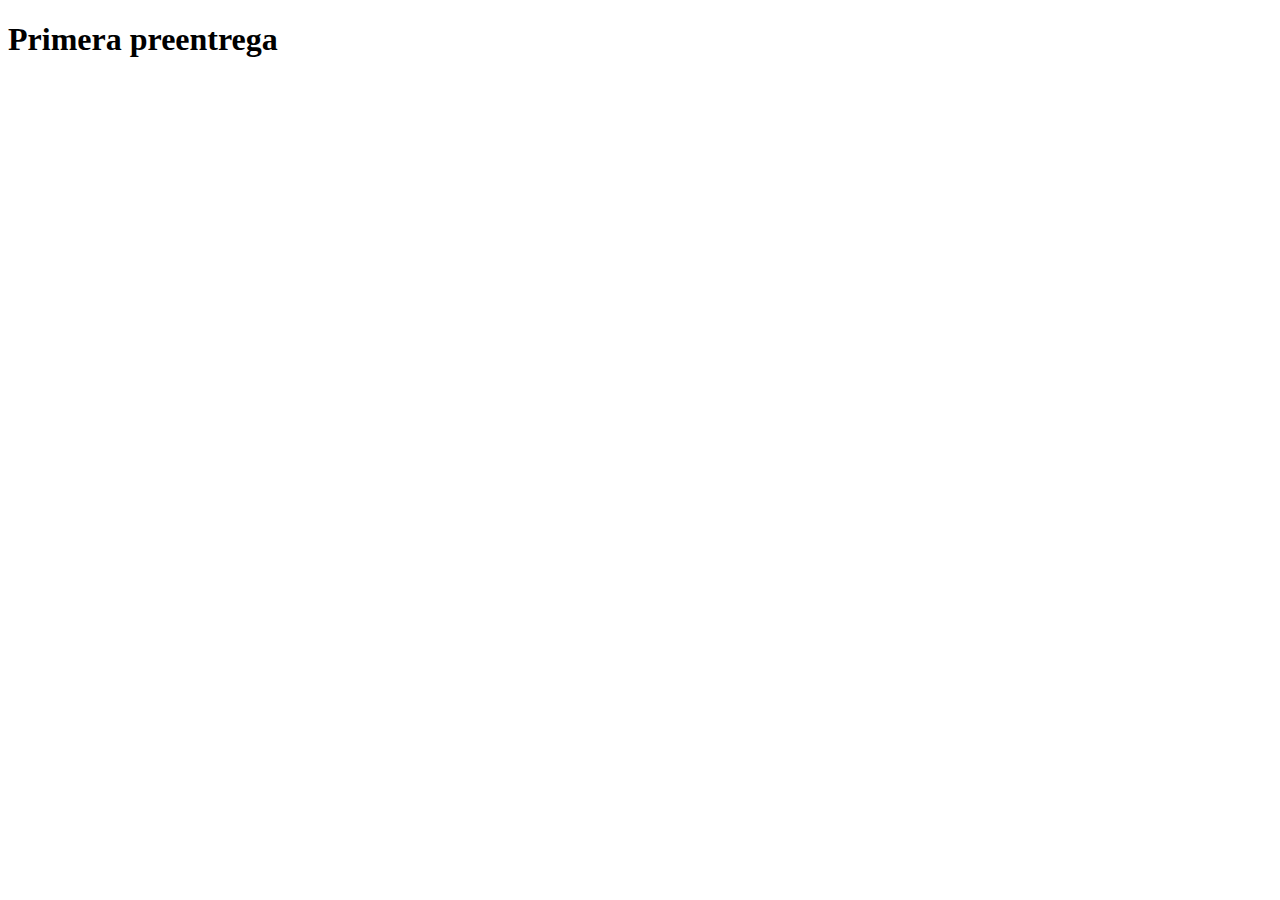
==== index.html @ df1724d9 "Primer preentrega" ====
<!DOCTYPE html>
<html lang="en">
<head>
    <meta charset="UTF-8">
    <meta name="viewport" content="width=device-width, initial-scale=1.0">
    <title>Document</title>

</head>
<body>

    <h1>Primera preentrega</h1>
    

    <script src="main.js"></script>
</body>
</html>
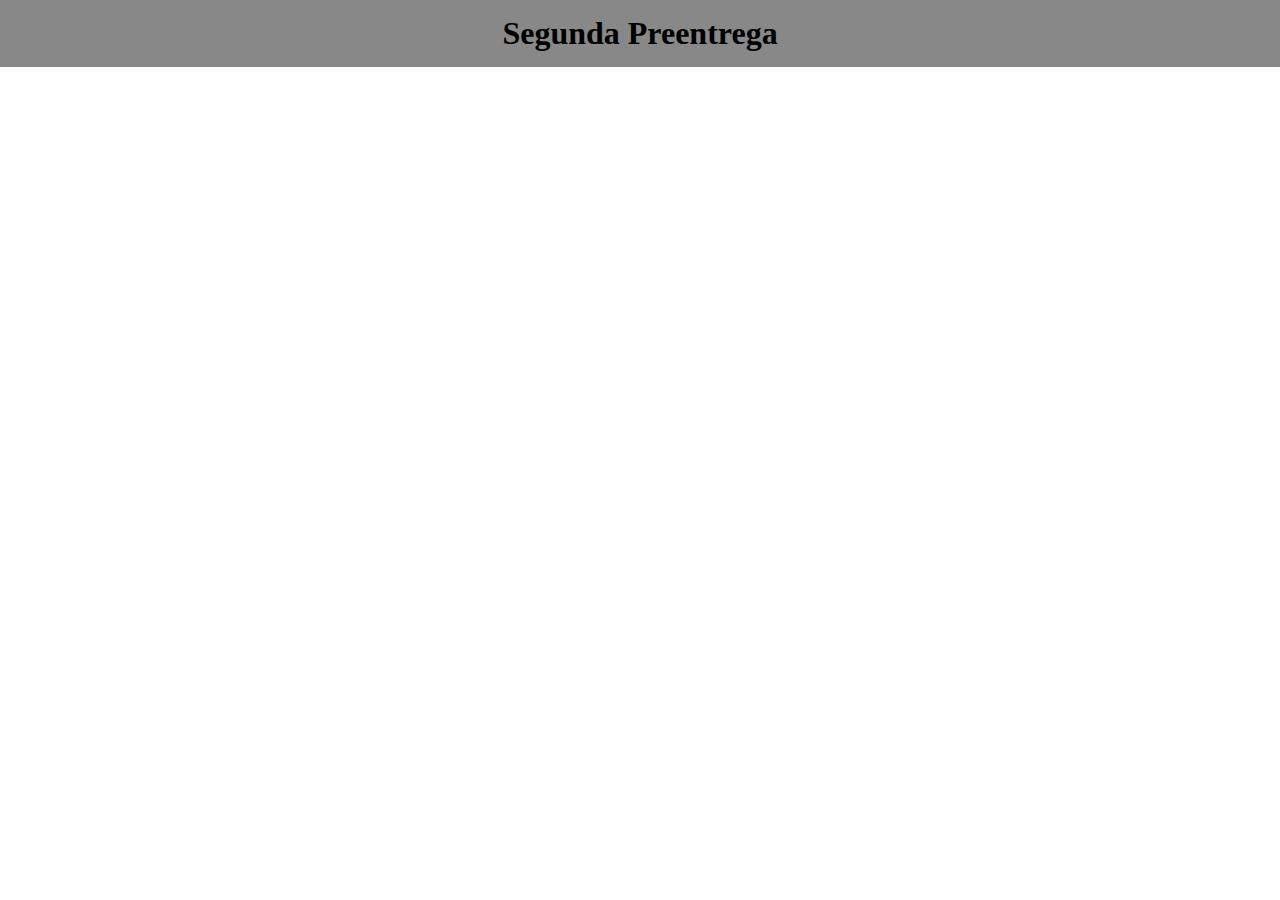
==== commit ef694163: "Segunda preentrega" ====
--- a/index.html
+++ b/index.html
@@ -4,13 +4,11 @@
     <meta charset="UTF-8">
     <meta name="viewport" content="width=device-width, initial-scale=1.0">
     <title>Document</title>
+    <link rel="stylesheet" href="style.css">
 
 </head>
 <body>
-
-    <h1>Primera preentrega</h1>
-    
-
+    <h1>Segunda Preentrega</h1>
     <script src="main.js"></script>
 </body>
 </html>--- a/style.css
+++ b/style.css
@@ -0,0 +1,9 @@
+*{
+    margin: 0;
+}
+
+h1 {
+    text-align: center;
+    background-color: #888;
+    padding: 15px;
+}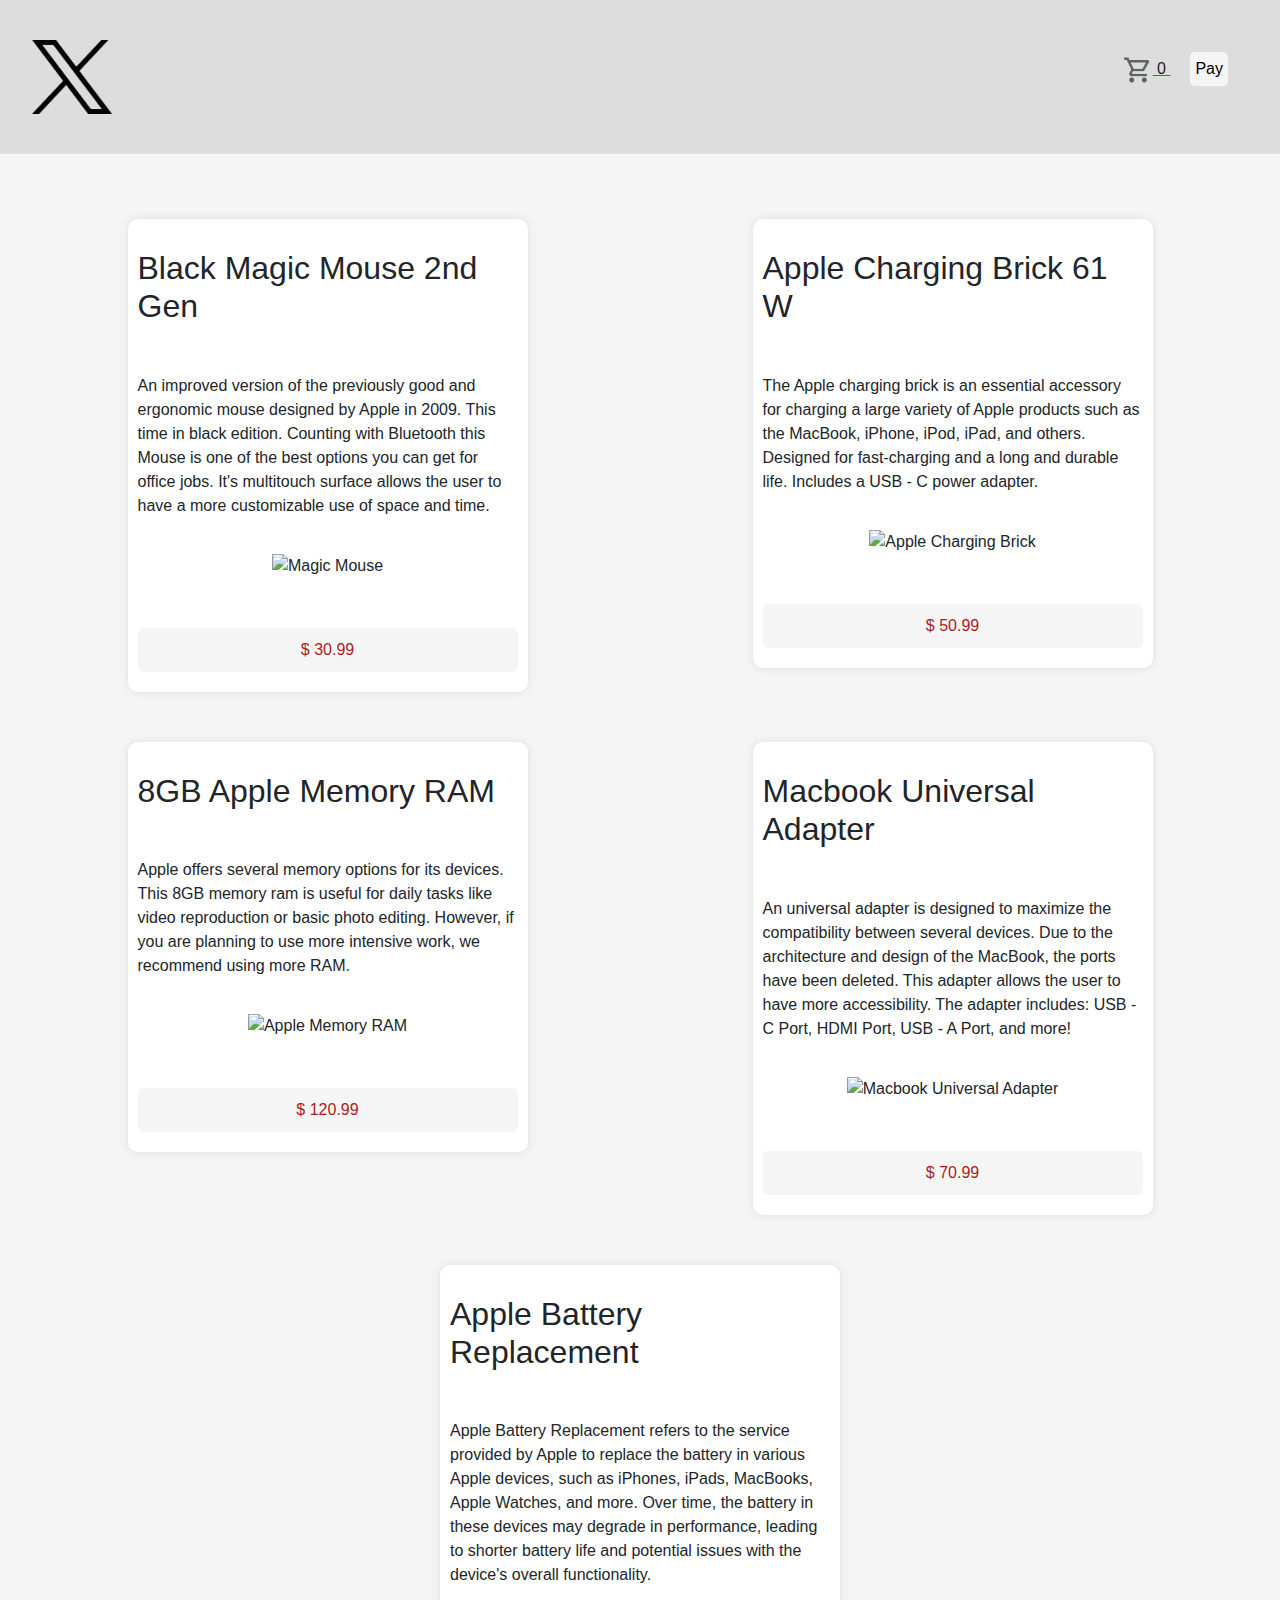
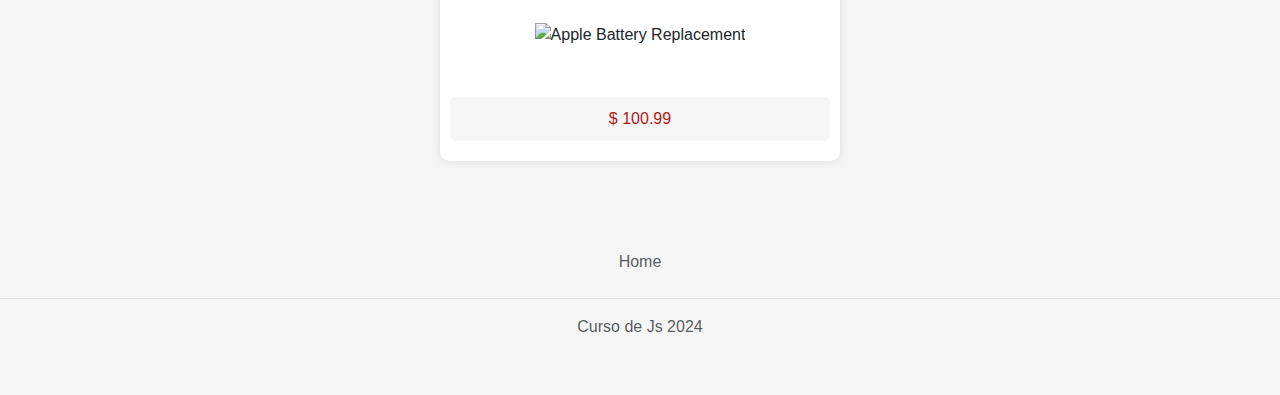
==== commit 0ef94825: "Tercera preentrega" ====
--- a/index.html
+++ b/index.html
@@ -1,14 +1,143 @@
 <!DOCTYPE html>
-<html lang="en">
+<html lang="es">
+
 <head>
     <meta charset="UTF-8">
-    <meta name="viewport" content="width=device-width, initial-scale=1.0">
-    <title>Document</title>
+    <title>Tercera preentrega</title>
+    <link href="https://cdn.jsdelivr.net/npm/bootstrap@5.3.3/dist/css/bootstrap.min.css" rel="stylesheet"
+        integrity="sha384-QWTKZyjpPEjISv5WaRU9OFeRpok6YctnYmDr5pNlyT2bRjXh0JMhjY6hW+ALEwIH" crossorigin="anonymous">
     <link rel="stylesheet" href="style.css">
+</head>
 
-</head>
 <body>
-    <h1>Segunda Preentrega</h1>
+
+    <header>
+        <img class="logo" src="X-Logo (1).png" alt="Logo">
+        <nav class="nav" id="nav">
+            <ul class="nav-list">
+                <li>
+                <a href="#" id="openCart">
+                    <img src="shopping_cart_24dp_5F6368_FILL0_wght400_GRAD0_opsz24.png" alt="Cart">
+                    <span id="cart-count" class="cart-count">0</span>
+                </a>
+                <button id="payButton" class="button">Pay</button>
+            </ul>
+        </nav>
+    </header>
+    
+
+
+    <!--Productos para el js, de mi trabajo anterior:/-->
+
+    <section class="products">
+        <div class="container">
+            <h2>Black Magic Mouse 2nd Gen</h2>
+            <div class="container-text">
+                <p> An improved version of the previously good and ergonomic
+                    mouse designed by Apple in 2009. This time in black edition.
+                    Counting with Bluetooth this Mouse is one of the best options
+                    you can get for office jobs. It's multitouch surface allows
+                    the user to have a more customizable use of space and time.</p>
+                <div class="container-img">
+                    <img src="https://www.usucampusstore.com/Website-Images/Item%20Images/Apple%20Magic%20Mouse-%20Black.1.png?resizeid=3&resizeh=600&resizew=600"
+                        alt="Magic Mouse">
+                </div>
+            </div>
+            <a href="#" class="product-button"
+            data-product-id="magic-mouse-2nd-gen"
+            data-product-name="Black Magic Mouse 2nd Gen"
+            data-product-price="30.99"
+            >$ 30.99</a>
+        </div>
+        <div class="container">
+            <h2>Apple Charging Brick 61 W </h2>
+            <div class="container-text">
+                <p> The Apple charging brick is an essential accessory
+                    for charging a large variety of Apple products such
+                    as the MacBook, iPhone, iPod, iPad, and others.
+                    Designed for fast-charging and a long and durable life.
+                    Includes a USB - C power adapter.</p>
+                <div class="container-img">
+                    <img src="https://i5.walmartimages.com/seo/Compatible-Mac-Book-Pro-Charger-96w-USB-C-MacBook-16-15-14-13-inch-New-Air-2021-2020-2019-2018-Type-Laptop-Power-Adapter-6-6ft-Cable_0e74cd3b-5582-43ce-9252-4c038b922179.88ee72c805ce5b6e68d505e6066e5f66.jpeg?odnHeight=768&odnWidth=768&odnBg=FFFFFF"
+                        alt="Apple Charging Brick">
+                </div>
+            </div>
+            <a href="#" class="product-button"
+            data-product-id="charging-brick"
+            data-product-name="Apple Charging Brick 61 W"
+            data-product-price="50.99"
+            >$ 50.99</a>
+        </div>
+        <div class="container">
+            <h2>8GB Apple Memory RAM </h2>
+            <div class="container-text">
+                <p> Apple offers several memory options for its devices.
+                    This 8GB memory ram is useful for daily tasks like video
+                    reproduction or basic photo editing. However, if you are
+                    planning to use more intensive work, we recommend using more RAM.</p>
+                <div class="container-img">
+                    <img src="https://store.storeimages.cdn-apple.com/4982/as-images.apple.com/is/MP7M2?wid=1200&hei=630&fmt=jpeg&qlt=95&.v=1495581767970"
+                        alt="Apple Memory RAM">
+                </div>
+            </div>
+            <a href="#" class="product-button"
+            data-product-id="apple-memory-ram"
+            data-product-name="8Gb Apple Memory RAM"
+            data-product-price="120.99"
+            >$ 120.99</a>
+        </div>
+        <div class="container">
+            <h2>Macbook Universal Adapter </h2>
+            <div class="container-text">
+                <p> An universal adapter is designed to maximize the
+                    compatibility between several devices. Due to the
+                    architecture and design of the MacBook, the ports
+                    have been deleted. This adapter allows the user to
+                    have more accessibility. The adapter includes: USB -
+                    C Port, HDMI Port, USB - A Port, and more!</p>
+                <div class="container-img">
+                    <img src="https://9to5mac.com/wp-content/uploads/sites/6/2022/01/satechi-pro-hub-mini-for-macbook-pro.jpg?quality=82&strip=all"
+                        alt="Macbook Universal Adapter">
+                </div>
+            </div>
+            <a href="#" class="product-button"
+            data-product-id="universal-adapter"
+            data-product-name="Universal Adapter"
+            data-product-price="70.99"
+            >$ 70.99</a>
+        </div>
+        <div class="container">
+            <h2>Apple Battery Replacement </h2>
+            <div class="container-text">
+                <p>Apple Battery Replacement refers to the service provided by Apple
+                    to replace the battery in various Apple devices, such as iPhones,
+                    iPads, MacBooks, Apple Watches, and more. Over time, the battery
+                    in these devices may degrade in performance, leading to shorter
+                    battery life and potential issues with the device's overall functionality.</p>
+                <div class="container-img">
+                    <img src="https://lmp-adapter.com/wp-content/uploads/2022/01/13166-LMP-Battery-MacBook-Air-13quot-3.-Gen-3-e1643790424572-1100x589.jpg"
+                        alt="Apple Battery Replacement">
+                </div>
+            </div>
+            <a href="#" class="product-button"
+            data-product-id="battery"
+            data-product-name="Battery replacement"
+            data-product-price="100.99"
+            >$ 100.99</a>
+        </div>
+    </section>
+
+
+    <script src="https://cdn.jsdelivr.net/npm/sweetalert2@11"></script>
     <script src="main.js"></script>
+
+    <footer class="py-3 my-4">
+        <ul class="nav justify-content-center border-bottom pb-3 mb-3">
+            <li class="nav-item"><a href="#" class="nav-link px-2 text-body-secondary">Home</a></li>
+        </ul>
+        <p class="text-center text-body-secondary">Curso de Js 2024</p>
+    </footer>
+
 </body>
+
 </html>--- a/style.css
+++ b/style.css
@@ -1,9 +1,152 @@
-*{
+* {            /** CSS de mi proyecto anterior con algunas modificaciones, **/
+    padding: 0;
     margin: 0;
+    outline: none;
+    border: none;
+    box-sizing: border-box;
+    transition: all 1s ease;
 }
 
-h1 {
+body {
+    font-family: Arial, sans-serif;
+    background-color: #f5f5f5;
+}
+
+header { /**naaaav**/
+    display: flex;
+    align-items: center;
+    justify-content: space-between;
+    padding: 2rem;
+    background-color: #dddddd;
+}
+
+.logo {
+    max-width: 5rem;
+}
+
+.nav-list {
+    list-style-type: none;
+    display: flex;
+    gap: 3rem;
+}
+
+.nav-list li a span {
+    text-decoration: none;
+    color: #1c1c1c;
+    position: relative;
+}
+
+.nav-list .button{
+    padding: 5px;
+    margin: 20px;
+    border-radius: 5px;
+    background-color: #f5f5f5;
+}
+
+a img {
+    width: 30px;
+}
+
+li a::after {
+    content: "";
+    position: absolute;
+    height: 1px;
+    width: 0;
+    bottom: 0;
+    left: 0;
+    background-color: #cf1b1b;
+    transition: all 0.3s ease;
+}
+
+li a:hover::after {
+    width: 100%;
+}
+
+/** seccion de productos para el js **/
+
+.products {
+    display: flex;
+    flex-wrap: wrap;
+    justify-content: space-around;
+    align-items: flex-start;
+    padding: 15px;
+    margin: 25px 0;
+    background-color: #f5f5f5;
+}
+
+.products .container {
+    margin: 25px;
+    padding: 10px;
+    border-radius: 10px;
+    width: 100%;
+    max-width: 400px;
+    background-color: white;
+    box-shadow: 0 0 10px rgba(0, 0, 0, 0.1);
+}
+
+.products .container h2 {
+    padding: 20px 0;
+}
+
+.products .container .container-text {
+    padding: 20px 0;
+}
+
+.products .container .container-img {
+    display: flex;
+    justify-content: center;
+    padding: 20px 0;
+}
+
+.products .container .container-img img {
+    max-width: 100%;
+    height: auto;
+}
+
+.products .container a { /** button **/
+    display: block;
     text-align: center;
-    background-color: #888;
-    padding: 15px;
-}+    color: #ac1c1c;
+    padding: 10px;
+    text-decoration: none;
+    background-color: #f5f5f5;
+    border-radius: 5px;
+    margin: 10px 0;
+}
+
+.products .container a:hover {
+    background-color: #cf1b1b;
+    color: white;
+}
+
+/** Custom button de mi proyecto anterior**/
+.boton {
+    padding: 1rem 2rem;
+    font-size: 1rem;
+    color: #fff;
+    background-color: #ac1c1c;
+    border-radius: 5px;
+    cursor: pointer;
+    transition: all 0.9s ease;
+}
+
+.boton:hover {
+    background-color: #cf1b1b;
+    transform: scale(1.1);
+}
+
+@media screen and (max-width: 920px) { /** el responsive que no me dejo dormir **/
+    .products {
+        flex-direction: column;
+        align-items: center;
+    }
+
+    .products .container {
+        width: 80%;
+    }
+
+    .products .container .container-text {
+        flex-direction: column;
+        width: 100%;
+    }
+}
